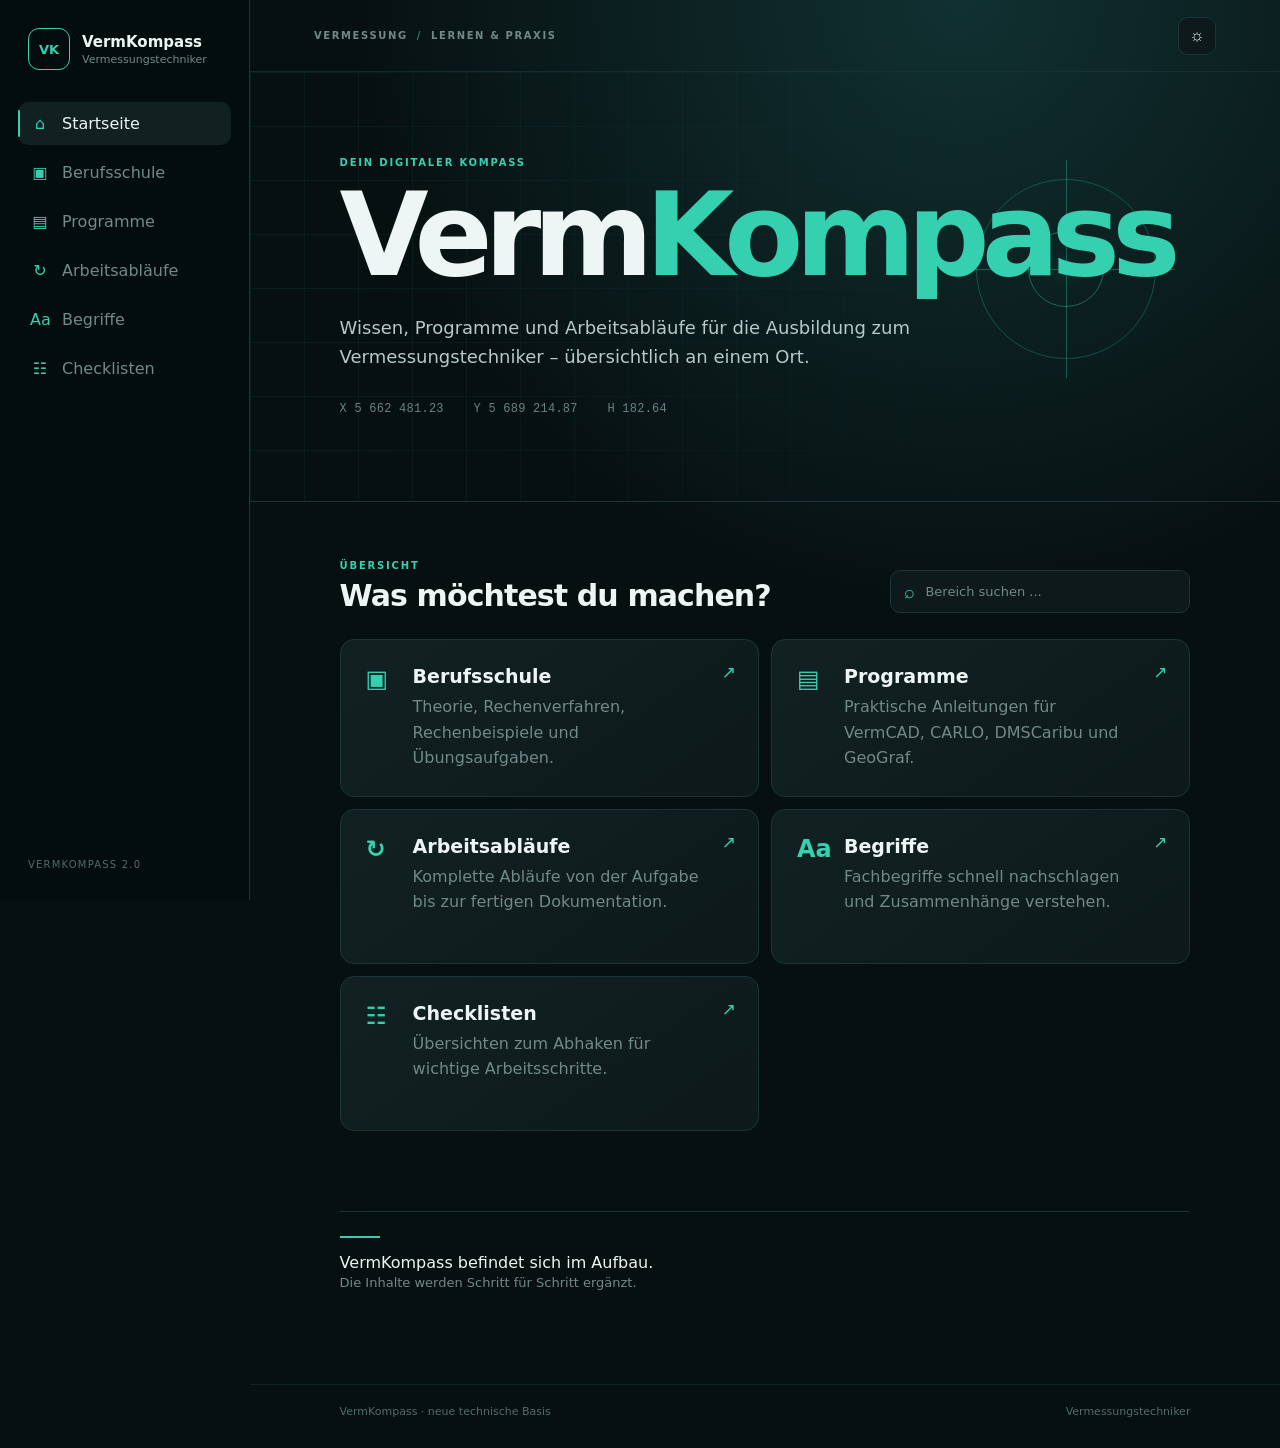
==== index.html @ a3af0d17 "Rename Index.html to index.html" ====
<!DOCTYPE html>
<html lang="de">
<head>
    <meta charset="UTF-8">
    <meta name="viewport" content="width=device-width, initial-scale=1.0">

    <title>VermKompass</title>

    <link rel="stylesheet" href="style.css">
</head>

<body>

    <!-- SIDEBAR -->
    <aside class="sidebar">

        <div class="logo">
            <div class="logo-box">VK</div>

            <div class="logo-text">
                <strong>VermKompass</strong>
                <span>Vermessungstechniker</span>
            </div>
        </div>

        <nav class="navigation">

            <a href="#start" class="nav-item active">
                <span class="nav-icon">⌂</span>
                <span>Startseite</span>
            </a>

            <a href="#berufsschule" class="nav-item">
                <span class="nav-icon">▣</span>
                <span>Berufsschule</span>
            </a>

            <a href="#programme" class="nav-item">
                <span class="nav-icon">▤</span>
                <span>Programme</span>
            </a>

            <a href="#arbeitsablaeufe" class="nav-item">
                <span class="nav-icon">↻</span>
                <span>Arbeitsabläufe</span>
            </a>

            <a href="#begriffe" class="nav-item">
                <span class="nav-icon">Aa</span>
                <span>Begriffe</span>
            </a>

            <a href="#checklisten" class="nav-item">
                <span class="nav-icon">☷</span>
                <span>Checklisten</span>
            </a>

        </nav>

        <div class="sidebar-bottom">
            <span>VERMKOMPASS 2.0</span>
        </div>

    </aside>


    <!-- HAUPTBEREICH -->
    <main class="main-content">

        <!-- TOPBAR -->
        <header class="topbar">

            <div class="topbar-left">
                <span>VERMESSUNG</span>
                <span class="separator">/</span>
                <span>LERNEN &amp; PRAXIS</span>
            </div>

            <button id="themeToggle" class="theme-button">
                ☼
            </button>

        </header>


        <!-- HERO -->
        <section id="start" class="hero">

            <div class="technical-grid"></div>

            <div class="hero-content">

                <div class="eyebrow">
                    DEIN DIGITALER KOMPASS
                </div>

                <h1>
                    Verm<span>Kompass</span>
                </h1>

                <p class="hero-text">
                    Wissen, Programme und Arbeitsabläufe für die
                    Ausbildung zum Vermessungstechniker –
                    übersichtlich an einem Ort.
                </p>

                <div class="coordinates">
                    X 5 662 481.23
                    &nbsp;&nbsp;
                    Y 5 689 214.87
                    &nbsp;&nbsp;
                    H 182.64
                </div>

            </div>

            <div class="target">

                <div class="target-horizontal"></div>
                <div class="target-vertical"></div>
                <div class="target-circle"></div>
                <div class="target-point"></div>

            </div>

        </section>


        <!-- BEREICHE -->
        <section class="overview">

            <div class="section-heading">

                <div>
                    <div class="eyebrow">
                        ÜBERSICHT
                    </div>

                    <h2>
                        Was möchtest du machen?
                    </h2>
                </div>

                <div class="search-box">

                    <span class="search-icon">⌕</span>

                    <input
                        id="search"
                        type="search"
                        placeholder="Bereich suchen ..."
                    >

                </div>

            </div>


            <!-- KARTEN -->
            <div class="cards" id="areas">


                <!-- BERUFSSCHULE -->
                <a
                    href="#berufsschule"
                    class="card"
                    data-search="berufsschule vermessungskunde instrumentenkunde lagemessungen höhenmessungen koordinatenbestimmung rechenbeispiele übungsaufgaben"
                >

                    <div class="card-icon">
                        ▣
                    </div>

                    <div class="card-content">

                        <h3>
                            Berufsschule
                        </h3>

                        <p>
                            Theorie, Rechenverfahren,
                            Rechenbeispiele und Übungsaufgaben.
                        </p>

                    </div>

                    <span class="card-arrow">
                        ↗
                    </span>

                </a>


                <!-- PROGRAMME -->
                <a
                    href="#programme"
                    class="card"
                    data-search="programme vermcad carlo dmscaribu geograph geografie geo graf"
                >

                    <div class="card-icon">
                        ▤
                    </div>

                    <div class="card-content">

                        <h3>
                            Programme
                        </h3>

                        <p>
                            Praktische Anleitungen für
                            VermCAD, CARLO, DMSCaribu und GeoGraf.
                        </p>

                    </div>

                    <span class="card-arrow">
                        ↗
                    </span>

                </a>


                <!-- ARBEITSABLÄUFE -->
                <a
                    href="#arbeitsablaeufe"
                    class="card"
                    data-search="arbeitsabläufe katasterberichtigung lageplan workflow"
                >

                    <div class="card-icon">
                        ↻
                    </div>

                    <div class="card-content">

                        <h3>
                            Arbeitsabläufe
                        </h3>

                        <p>
                            Komplette Abläufe von der Aufgabe
                            bis zur fertigen Dokumentation.
                        </p>

                    </div>

                    <span class="card-arrow">
                        ↗
                    </span>

                </a>


                <!-- BEGRIFFE -->
                <a
                    href="#begriffe"
                    class="card"
                    data-search="begriffe glossar fachbegriffe definitionen"
                >

                    <div class="card-icon">
                        Aa
                    </div>

                    <div class="card-content">

                        <h3>
                            Begriffe
                        </h3>

                        <p>
                            Fachbegriffe schnell nachschlagen
                            und Zusammenhänge verstehen.
                        </p>

                    </div>

                    <span class="card-arrow">
                        ↗
                    </span>

                </a>


                <!-- CHECKLISTEN -->
                <a
                    href="#checklisten"
                    class="card"
                    data-search="checklisten kontrolle arbeitsschritte prüfen"
                >

                    <div class="card-icon">
                        ☷
                    </div>

                    <div class="card-content">

                        <h3>
                            Checklisten
                        </h3>

                        <p>
                            Übersichten zum Abhaken für
                            wichtige Arbeitsschritte.
                        </p>

                    </div>

                    <span class="card-arrow">
                        ↗
                    </span>

                </a>


            </div>

        </section>


        <!-- INFO -->
        <section class="info-section">

            <div class="info-line"></div>

            <p>
                VermKompass befindet sich im Aufbau.
            </p>

            <span>
                Die Inhalte werden Schritt für Schritt ergänzt.
            </span>

        </section>


        <!-- FOOTER -->
        <footer>

            <span>
                VermKompass · neue technische Basis
            </span>

            <span>
                Vermessungstechniker
            </span>

        </footer>

    </main>


    <script src="script.js"></script>

</body>
</html>
---- style.css ----
/* =========================================
   VERMKOMPASS
   Grunddesign
   ========================================= */

:root {
    --background: #071011;
    --background-soft: #0b1718;

    --panel: #0d191a;
    --panel-light: #112122;

    --border: #1d3536;

    --text: #edf6f4;
    --text-soft: #a8bfbd;
    --text-muted: #718987;

    --accent: #35d0b0;
    --accent-light: #8aefdc;

    --shadow: 0 20px 60px rgba(0, 0, 0, 0.25);
}


/* =========================================
   GRUNDLAGEN
   ========================================= */

* {
    box-sizing: border-box;
}

html {
    scroll-behavior: smooth;
}

body {
    margin: 0;

    background:
        radial-gradient(
            circle at 75% 0%,
            rgba(18, 52, 53, 0.9),
            transparent 35%
        ),
        var(--background);

    color: var(--text);

    font-family:
        Inter,
        system-ui,
        -apple-system,
        BlinkMacSystemFont,
        "Segoe UI",
        sans-serif;

    min-height: 100vh;
}


/* =========================================
   SIDEBAR
   ========================================= */

.sidebar {
    position: fixed;

    left: 0;
    top: 0;
    bottom: 0;

    width: 250px;

    padding: 28px 18px 20px;

    background: rgba(5, 14, 15, 0.96);

    border-right: 1px solid var(--border);

    display: flex;
    flex-direction: column;

    z-index: 10;
}


/* Logo */

.logo {
    display: flex;

    align-items: center;

    gap: 12px;

    padding:
        0 10px
        32px;
}

.logo-box {
    width: 42px;
    height: 42px;

    display: grid;
    place-items: center;

    border: 1px solid var(--accent);

    border-radius: 11px;

    color: var(--accent);

    font-size: 13px;
    font-weight: 800;
}

.logo-text strong {
    display: block;

    font-size: 15px;
}

.logo-text span {
    display: block;

    margin-top: 2px;

    color: var(--text-muted);

    font-size: 11px;
}


/* Navigation */

.navigation {
    display: grid;

    gap: 6px;
}

.nav-item {
    position: relative;

    display: flex;

    align-items: center;

    gap: 12px;

    padding: 12px;

    border-radius: 10px;

    color: var(--text-muted);

    text-decoration: none;

    transition:
        background 0.2s ease,
        color 0.2s ease,
        transform 0.2s ease;
}

.nav-item:hover {
    background: var(--panel-light);

    color: var(--text);
}

.nav-item.active {
    background: var(--panel-light);

    color: var(--text);
}

.nav-item.active::before {
    content: "";

    position: absolute;

    left: 0;
    top: 8px;
    bottom: 8px;

    width: 2px;

    background: var(--accent);

    border-radius: 5px;
}

.nav-icon {
    width: 20px;

    text-align: center;

    color: var(--accent);

    font-size: 16px;
}


/* Sidebar footer */

.sidebar-bottom {
    margin-top: auto;

    padding:
        10px;

    color: #526b69;

    font-size: 10px;

    letter-spacing: 0.12em;
}


/* =========================================
   HAUPTBEREICH
   ========================================= */

.main-content {
    margin-left: 250px;

    min-height: 100vh;
}


/* =========================================
   TOPBAR
   ========================================= */

.topbar {
    height: 72px;

    padding:
        0 5vw;

    display: flex;

    align-items: center;

    justify-content: space-between;

    border-bottom:
        1px solid
        rgba(29, 53, 54, 0.7);
}

.topbar-left {
    display: flex;

    align-items: center;

    gap: 9px;

    color: var(--text-muted);

    font-size: 10px;

    font-weight: 700;

    letter-spacing: 0.16em;
}

.separator {
    color: var(--accent);

    opacity: 0.6;
}


/* Theme Button */

.theme-button {
    width: 38px;
    height: 38px;

    border: 1px solid var(--border);

    border-radius: 10px;

    background: var(--panel);

    color: var(--text);

    cursor: pointer;

    font-size: 17px;

    transition:
        border-color 0.2s ease,
        transform 0.2s ease;
}

.theme-button:hover {
    border-color: var(--accent);

    transform: translateY(-1px);
}


/* =========================================
   HERO
   ========================================= */

.hero {
    position: relative;

    min-height: 430px;

    padding:
        80px 7vw;

    display: flex;

    align-items: center;

    overflow: hidden;

    border-bottom:
        1px solid
        var(--border);
}


/* Technisches Raster */

.technical-grid {
    position: absolute;

    inset: 0;

    background-image:
        linear-gradient(
            rgba(53, 208, 176, 0.07) 1px,
            transparent 1px
        ),
        linear-gradient(
            90deg,
            rgba(53, 208, 176, 0.07) 1px,
            transparent 1px
        );

    background-size:
        54px 54px;

    mask-image:
        linear-gradient(
            90deg,
            black,
            transparent 82%
        );
}


/* Hero Text */

.hero-content {
    position: relative;

    max-width: 720px;

    z-index: 2;
}

.eyebrow {
    color: var(--accent);

    font-size: 10px;

    font-weight: 700;

    letter-spacing: 0.18em;
}

.hero h1 {
    margin:
        16px 0 26px;

    font-size:
        clamp(
            58px,
            9vw,
            118px
        );

    line-height: 0.9;

    letter-spacing: -0.07em;

    font-weight: 800;
}

.hero h1 span {
    color: var(--accent);
}

.hero-text {
    max-width: 640px;

    margin: 0;

    color: #b6c9c8;

    font-size: 18px;

    line-height: 1.6;
}

.coordinates {
    margin-top: 30px;

    color: #668482;

    font-family:
        ui-monospace,
        SFMono-Regular,
        Menlo,
        Monaco,
        Consolas,
        monospace;

    font-size: 12px;

    letter-spacing: 0.02em;
}


/* =========================================
   TECHNISCHES FADENKREUZ
   ========================================= */

.target {
    position: absolute;

    right: 12%;
    top: 25%;

    width: 180px;
    height: 180px;

    border:
        1px solid
        rgba(53, 208, 176, 0.28);

    border-radius: 50%;
}

.target-circle {
    position: absolute;

    left: 50%;
    top: 50%;

    width: 76px;
    height: 76px;

    transform:
        translate(
            -50%,
            -50%
        );

    border:
        1px solid
        rgba(53, 208, 176, 0.4);

    border-radius: 50%;
}

.target-horizontal,
.target-vertical {
    position: absolute;

    background:
        rgba(53, 208, 176, 0.35);
}

.target-horizontal {
    left: -20px;
    right: -20px;

    top: 50%;

    height: 1px;
}

.target-vertical {
    top: -20px;
    bottom: -20px;

    left: 50%;

    width: 1px;
}

.target-point {
    position: absolute;

    left: 50%;
    top: 50%;

    width: 7px;
    height: 7px;

    transform:
        translate(
            -50%,
            -50%
        );

    background: var(--accent);

    border-radius: 50%;

    box-shadow:
        0 0 18px
        rgba(53, 208, 176, 0.8);
}


/* =========================================
   ÜBERSICHT
   ========================================= */

.overview {
    padding-bottom: 20px;
}

.section-heading {
    padding:
        58px 7vw 26px;

    display: flex;

    align-items: flex-end;

    justify-content: space-between;

    gap: 25px;
}

.section-heading h2 {
    margin:
        7px 0 0;

    font-size: 30px;

    letter-spacing: -0.03em;
}


/* =========================================
   SUCHFELD
   ========================================= */

.search-box {
    width:
        min(
            300px,
            100%
        );

    display: flex;

    align-items: center;

    gap: 8px;

    padding:
        10px 13px;

    background: var(--panel);

    border:
        1px solid
        var(--border);

    border-radius: 10px;
}

.search-icon {
    color: var(--accent);

    font-size: 18px;
}

.search-box input {
    width: 100%;

    border: none;

    outline: none;

    background: transparent;

    color: var(--text);

    font-family: inherit;

    font-size: 13px;
}

.search-box input::placeholder {
    color: var(--text-muted);
}


/* =========================================
   KARTEN
   ========================================= */

.cards {
    padding:
        0 7vw 60px;

    display: grid;

    grid-template-columns:
        repeat(
            2,
            minmax(
                0,
                1fr
            )
        );

    gap: 12px;
}

.card {
    position: relative;

    min-height: 155px;

    padding: 25px;

    display: flex;

    gap: 17px;

    background:
        linear-gradient(
            145deg,
            var(--panel-light),
            var(--panel)
        );

    border:
        1px solid
        var(--border);

    border-radius: 14px;

    color: var(--text);

    text-decoration: none;

    overflow: hidden;

    transition:
        transform 0.2s ease,
        border-color 0.2s ease,
        box-shadow 0.2s ease;
}

.card:hover {
    transform: translateY(-2px);

    border-color:
        #31585a;

    box-shadow:
        var(--shadow);
}

.card-icon {
    min-width: 30px;

    color: var(--accent);

    font-size: 24px;

    font-weight: 700;
}

.card-content {
    padding-right: 25px;
}

.card h3 {
    margin:
        0 0 7px;

    font-size: 19px;
}

.card p {
    margin: 0;

    color: var(--text-muted);

    max-width: 430px;

    line-height: 1.6;
}

.card-arrow {
    position: absolute;

    right: 22px;
    top: 22px;

    color: var(--accent);

    font-size: 17px;
}


/* =========================================
   INFO-BEREICH
   ========================================= */

.info-section {
    margin:
        0 7vw 70px;

    padding:
        24px 0;

    border-top:
        1px solid
        var(--border);

    color: var(--text-muted);
}

.info-line {
    width: 40px;
    height: 2px;

    margin-bottom: 15px;

    background:
        var(--accent);
}

.info-section p {
    margin: 0;

    color: var(--text);
}

.info-section span {
    display: block;

    margin-top: 3px;

    font-size: 13px;
}


/* =========================================
   FOOTER
   ========================================= */

footer {
    padding:
        20px 7vw 30px;

    display: flex;

    justify-content: space-between;

    gap: 20px;

    color: #526b69;

    font-size: 11px;

    border-top:
        1px solid
        rgba(29, 53, 54, 0.5);
}


/* =========================================
   HELLER MODUS
   ========================================= */

body.light {
    --background: #eef4f3;
    --background-soft: #f6faf9;

    --panel: #ffffff;
    --panel-light: #f5faf9;

    --border: #d4e1df;

    --text: #102021;
    --text-soft: #526866;
    --text-muted: #607574;
}

body.light .sidebar {
    background: #f8fbfa;
}

body.light .hero-text {
    color: #526866;
}

body.light .technical-grid {
    opacity: 0.6;
}


/* =========================================
   RESPONSIVE DESIGN
   ========================================= */

@media (max-width: 850px) {

    .sidebar {
        width: 76px;

        padding:
            18px 10px;
    }

    .logo {
        padding:
            0 8px 28px;

        justify-content: center;
    }

    .logo-text {
        display: none;
    }

    .nav-item {
        justify-content: center;
    }

    .nav-item > span:last-child {
        display: none;
    }

    .sidebar-bottom {
        display: none;
    }

    .main-content {
        margin-left: 76px;
    }

    .hero {
        padding:
            65px 7vw;
    }

    .target {
        right: -35px;

        opacity: 0.65;
    }

    .cards {
        grid-template-columns: 1fr;
    }

    .section-heading {
        align-items: stretch;

        flex-direction: column;
    }

    .search-box {
        width: 100%;
    }
}


@media (max-width: 520px) {

    .topbar {
        padding:
            0 6vw;
    }

    .hero {
        min-height: 390px;

        padding:
            60px 6vw;
    }

    .hero h1 {
        font-size: 58px;
    }

    .hero-text {
        font-size: 16px;
    }

    .target {
        right: -65px;

        opacity: 0.35;
    }

    .section-heading {
        padding:
            50px 6vw 24px;
    }

    .cards {
        padding:
            0 6vw 50px;
    }

    .info-section {
        margin:
            0 6vw 60px;
    }

    footer {
        padding:
            20px 6vw 30px;

        flex-direction: column;
    }
}
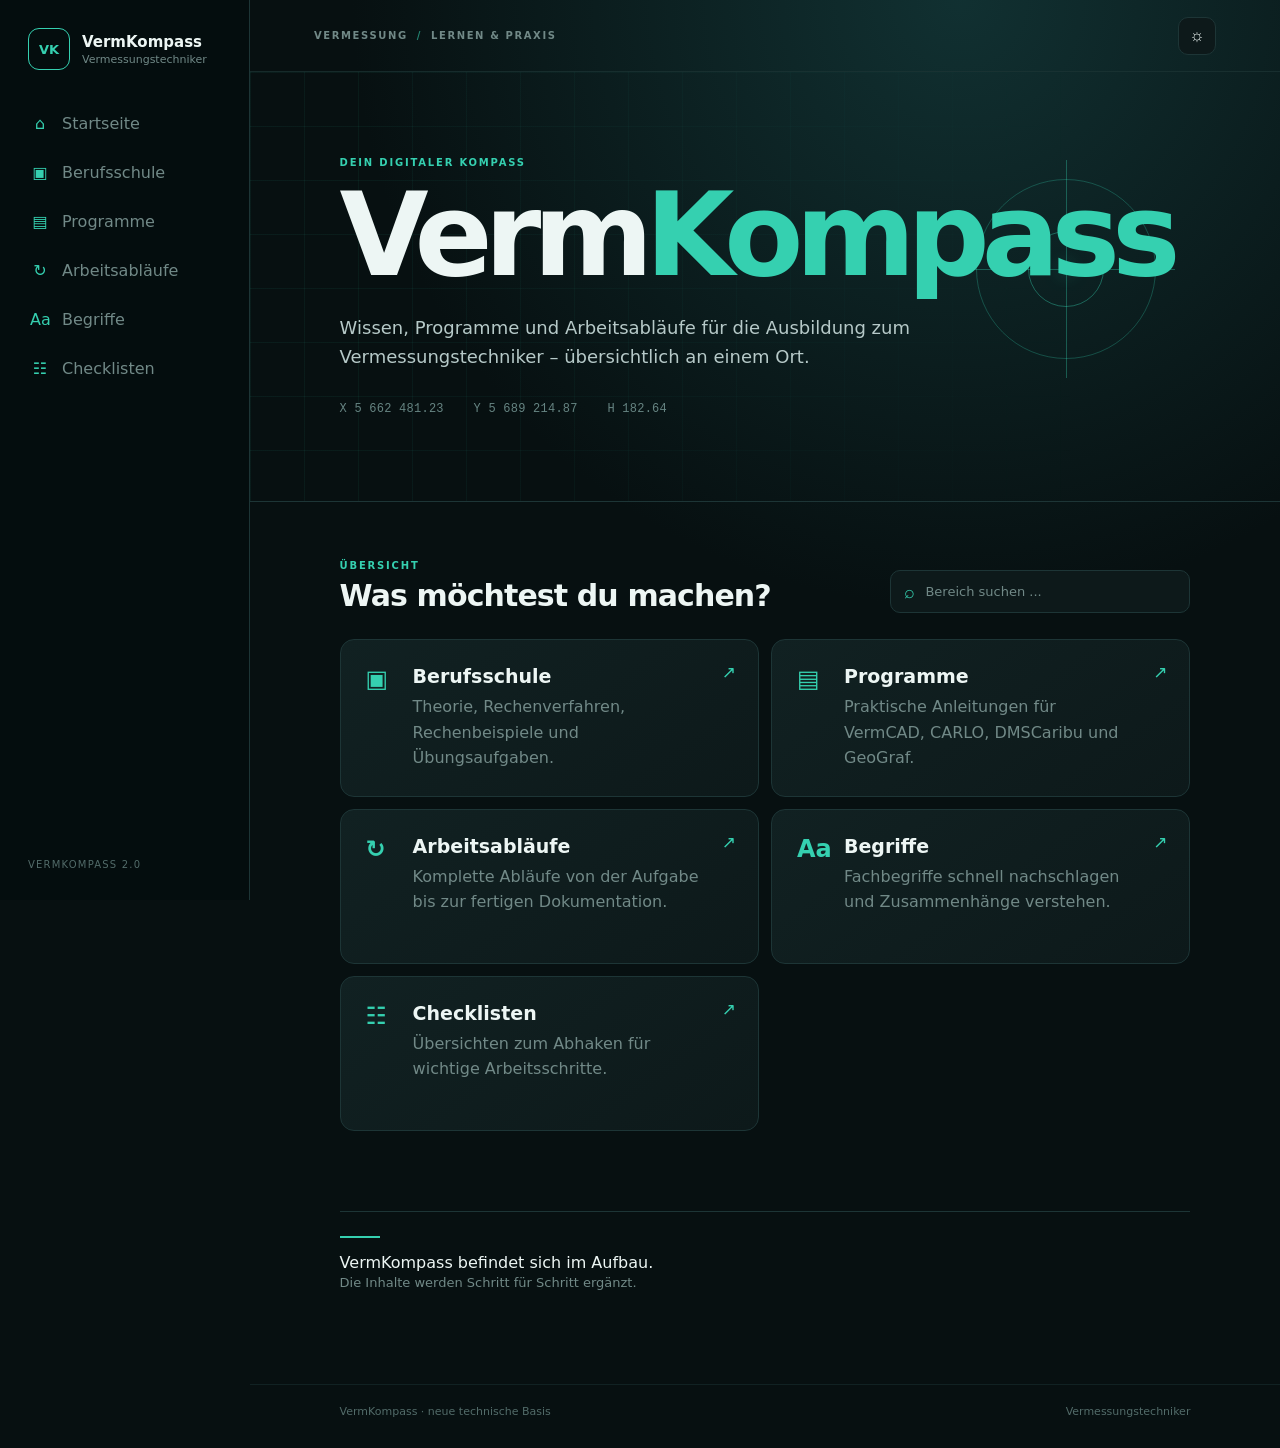
==== commit 1596b4ac: "Update index.html" ====
--- a/index.html
+++ b/index.html
@@ -25,7 +25,7 @@
 
         <nav class="navigation">
 
-            <a href="#start" class="nav-item active">
+            <a href="index.html" class="nav-item active">
                 <span class="nav-icon">⌂</span>
                 <span>Startseite</span>
             </a>
@@ -40,7 +40,7 @@
                 <span>Programme</span>
             </a>
 
-            <a href="#arbeitsablaeufe" class="nav-item">
+            <a href="arbeitsablaeufe.html" class="nav-item">
                 <span class="nav-icon">↻</span>
                 <span>Arbeitsabläufe</span>
             </a>
@@ -224,9 +224,9 @@
 
                 <!-- ARBEITSABLÄUFE -->
                 <a
-                    href="#arbeitsablaeufe"
-                    class="card"
-                    data-search="arbeitsabläufe katasterberichtigung lageplan workflow"
+                    href="arbeitsablaeufe.html"
+                    class="card"
+                    data-search="arbeitsabläufe katasterberichtigung lageplan außendienst vermessung workflow"
                 >
 
                     <div class="card-icon">
